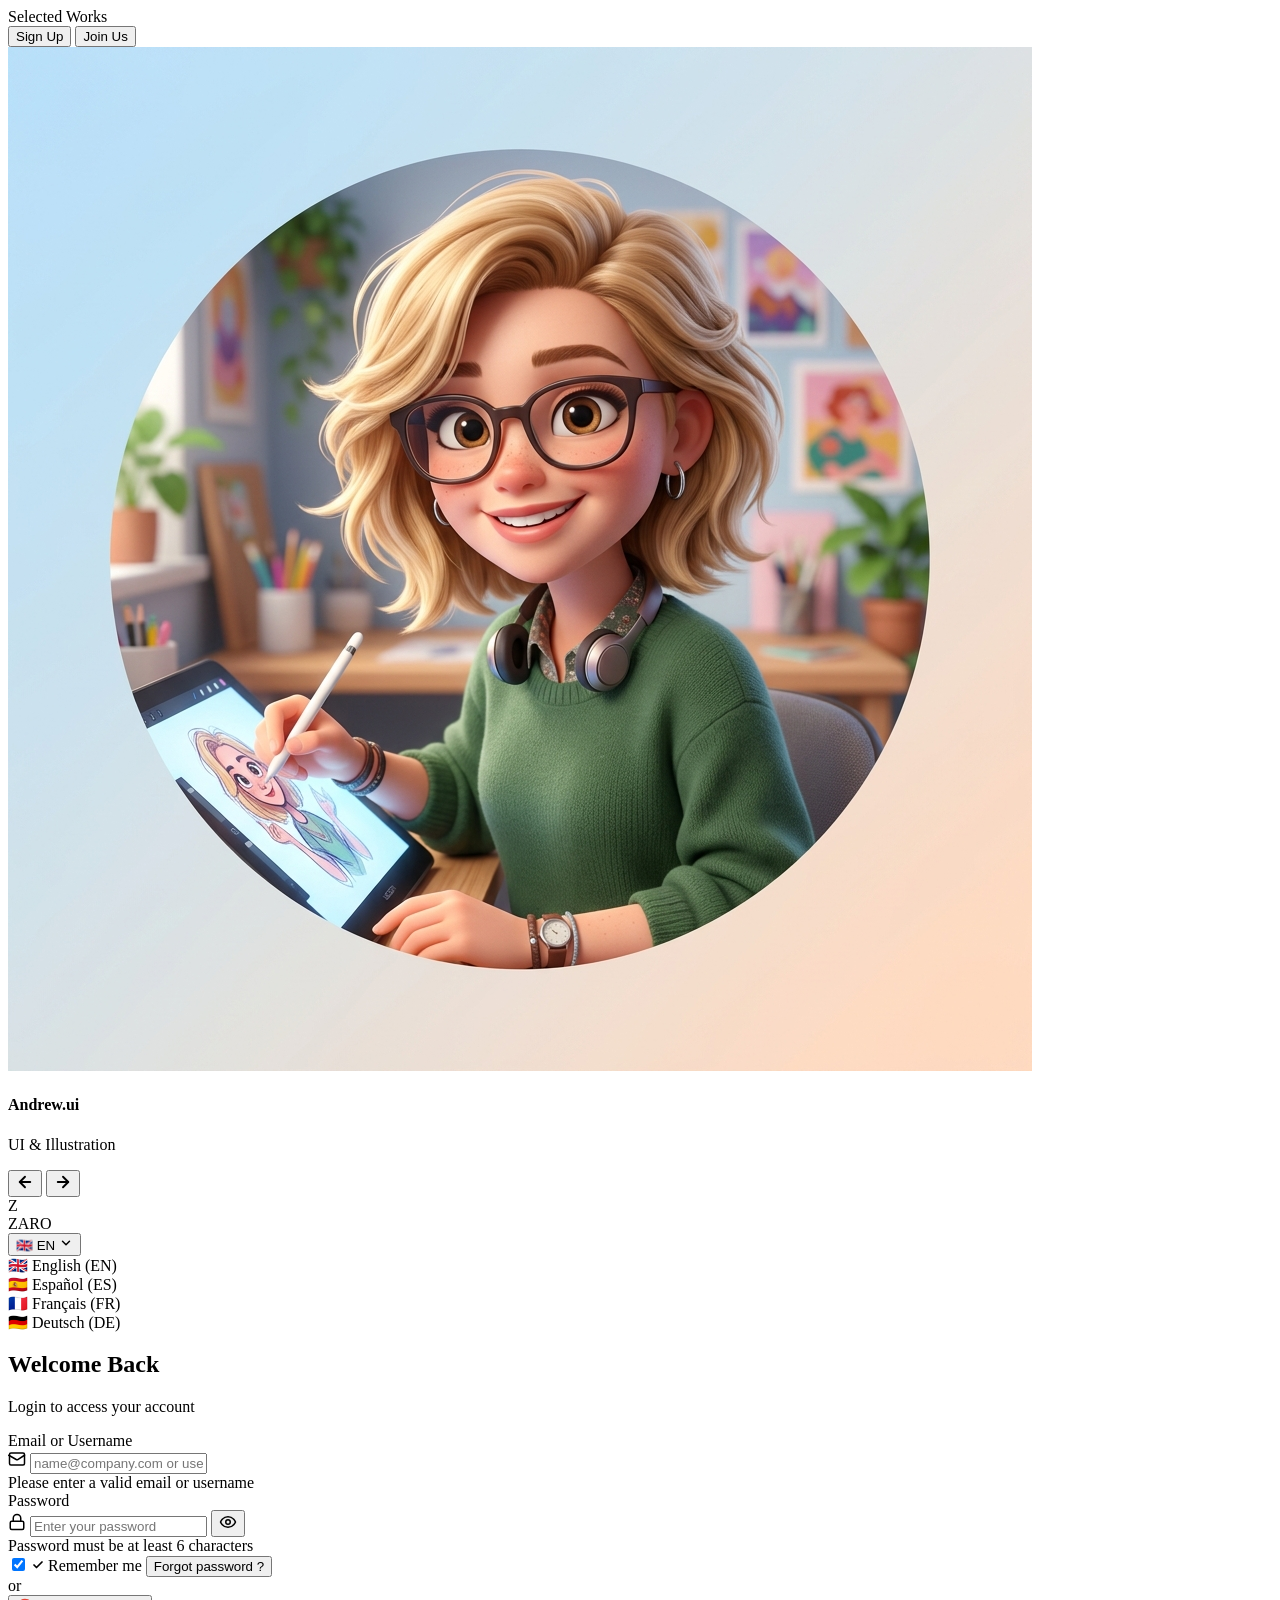
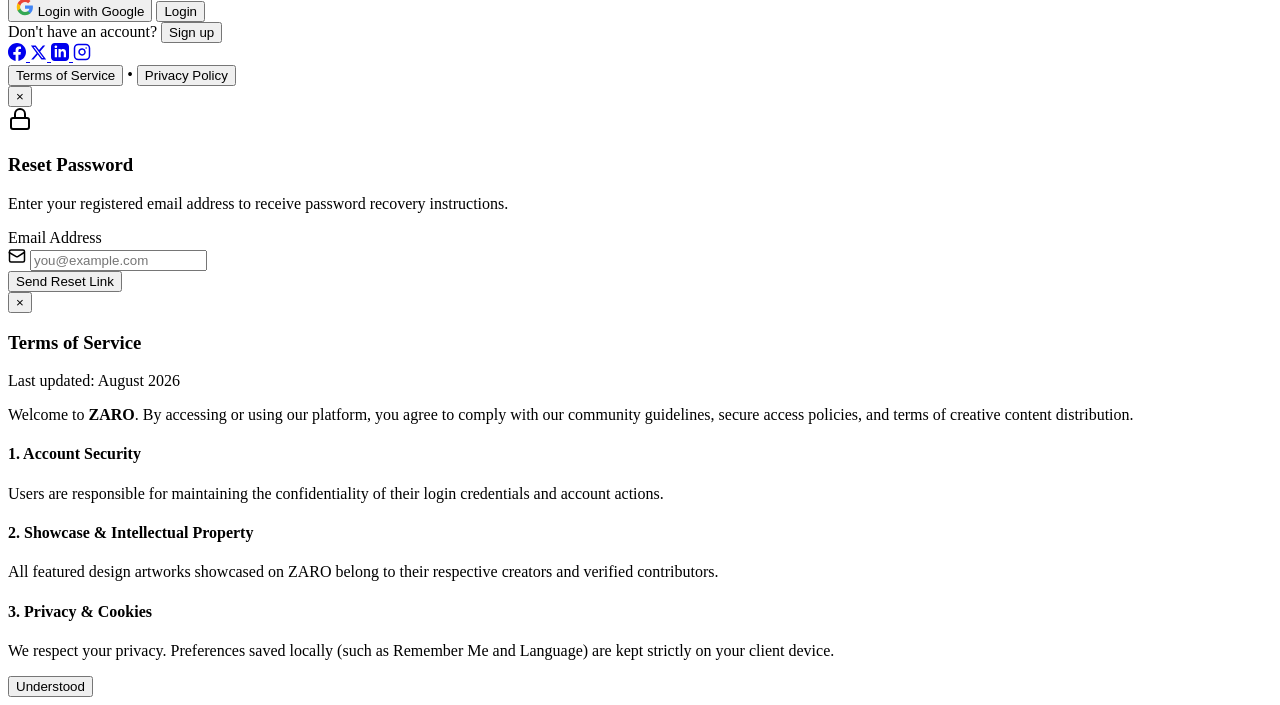
==== index.html @ fd0133ce "feat: create login page layout with artwork showcase and auth form sections" ====
<!DOCTYPE html>
<html lang="en">
<head>
  <meta charset="UTF-8">
  <meta name="viewport" content="width=device-width, initial-scale=1.0">
  <title>ZARO - Login & Access Your Account</title>
  <meta name="description" content="Login to ZARO to explore curated creative showcases, connect with top designers, and manage your account.">
  <link rel="preconnect" href="https://fonts.googleapis.com">
  <link rel="preconnect" href="https://fonts.gstatic.com" crossorigin>
  <link href="https://fonts.googleapis.com/css2?family=Plus+Jakarta+Sans:wght@300;400;500;600;700;800&family=Outfit:wght@400;500;600;700;800&display=swap" rel="stylesheet">
  <link rel="stylesheet" href="style.css">
</head>
<body>
  <!-- Ambient Backdrop with deep cosmic canvas effect -->
  <div class="ambient-backdrop">
    <div class="glow-orb glow-1"></div>
    <div class="glow-orb glow-2"></div>
    <div class="star-field" id="starField"></div>
  </div>

  <main class="page-container">
    <!-- Master Showcase & Auth Card -->
    <div class="auth-card" id="authCard">
      
      <!-- LEFT PANEL: Artwork Showcase (Inspired by reference UI) -->
      <section class="showcase-panel" id="showcasePanel" aria-label="Featured Works Showcase">
        <!-- Background Slider Images -->
        <div class="showcase-slides" id="showcaseSlides">
          <div class="slide active" style="background-image: url('assets/artwork-1.jpg');">
            <div class="slide-overlay"></div>
          </div>
          <div class="slide" style="background-image: url('assets/artwork-2.jpg');">
            <div class="slide-overlay"></div>
          </div>
        </div>

        <!-- Top Navigation in Showcase -->
        <header class="showcase-header">
          <div class="showcase-tag">
            <span class="pulse-dot"></span>
            <span class="tag-text">Selected Works</span>
          </div>
          <nav class="showcase-nav">
            <button type="button" class="nav-text-btn" id="showcaseSignUpBtn">Sign Up</button>
            <button type="button" class="btn-pill-outline" id="showcaseJoinBtn">Join Us</button>
          </nav>
        </header>

        <!-- Bottom Showcase Author Details & Slider Controls -->
        <footer class="showcase-footer">
          <div class="author-badge" id="authorBadge">
            <div class="avatar-ring">
              <img src="assets/avatar.jpg" alt="Featured Creator Avatar" class="author-avatar" id="authorAvatar">
            </div>
            <div class="author-info">
              <h4 class="author-name" id="authorName">Andrew.ui</h4>
              <p class="author-role" id="authorRole">UI & Illustration</p>
            </div>
          </div>

          <!-- Carousel Controls (Prev / Next) -->
          <div class="slider-controls">
            <button type="button" class="slider-btn" id="prevSlideBtn" aria-label="Previous artwork">
              <svg width="18" height="18" viewBox="0 0 24 24" fill="none" stroke="currentColor" stroke-width="2.5" stroke-linecap="round" stroke-linejoin="round">
                <line x1="19" y1="12" x2="5" y2="12"></line>
                <polyline points="12 19 5 12 12 5"></polyline>
              </svg>
            </button>
            <button type="button" class="slider-btn" id="nextSlideBtn" aria-label="Next artwork">
              <svg width="18" height="18" viewBox="0 0 24 24" fill="none" stroke="currentColor" stroke-width="2.5" stroke-linecap="round" stroke-linejoin="round">
                <line x1="5" y1="12" x2="19" y2="12"></line>
                <polyline points="12 5 19 12 12 19"></polyline>
              </svg>
            </button>
          </div>
        </footer>
      </section>

      <!-- RIGHT PANEL: Login Form Area -->
      <section class="form-panel" aria-label="Login Form">
        <!-- Top bar: Logo & Language Selector -->
        <header class="form-header">
          <div class="brand-logo" id="brandLogo">
            <div class="brand-symbol">
              <span>Z</span>
            </div>
            <span class="brand-text">ZARO</span>
          </div>

          <!-- Language Selector -->
          <div class="lang-selector-wrapper">
            <button type="button" class="lang-btn" id="langDropdownBtn" aria-expanded="false" aria-haspopup="listbox">
              <span class="lang-flag" id="currentFlag">🇬🇧</span>
              <span class="lang-code" id="currentLangCode">EN</span>
              <svg class="chevron-icon" width="14" height="14" viewBox="0 0 24 24" fill="none" stroke="currentColor" stroke-width="2.5" stroke-linecap="round" stroke-linejoin="round">
                <polyline points="6 9 12 15 18 9"></polyline>
              </svg>
            </button>
            <div class="lang-menu" id="langMenu" role="listbox">
              <div class="lang-item active" data-lang="EN" data-flag="🇬🇧" role="option">
                <span>🇬🇧 English (EN)</span>
              </div>
              <div class="lang-item" data-lang="ES" data-flag="🇪🇸" role="option">
                <span>🇪🇸 Español (ES)</span>
              </div>
              <div class="lang-item" data-lang="FR" data-flag="🇫🇷" role="option">
                <span>🇫🇷 Français (FR)</span>
              </div>
              <div class="lang-item" data-lang="DE" data-flag="🇩🇪" role="option">
                <span>🇩🇪 Deutsch (DE)</span>
              </div>
            </div>
          </div>
        </header>

        <!-- Main Form Content -->
        <div class="form-body">
          <div class="heading-group">
            <h1 class="main-title" id="welcomeTitle">Welcome Back</h1>
            <p class="sub-title" id="welcomeSubtitle">Login to access your account</p>
          </div>

          <!-- Auth Form -->
          <form class="auth-form" id="loginForm" novalidate>
            
            <!-- Email / Username Input Group -->
            <div class="input-group" id="emailGroup">
              <label for="emailInput" class="input-label">Email or Username</label>
              <div class="input-wrapper">
                <span class="field-icon">
                  <svg width="18" height="18" viewBox="0 0 24 24" fill="none" stroke="currentColor" stroke-width="2" stroke-linecap="round" stroke-linejoin="round">
                    <rect x="2" y="4" width="20" height="16" rx="2"></rect>
                    <path d="m22 7-8.97 5.7a1.94 1.94 0 0 1-2.06 0L1 7"></path>
                  </svg>
                </span>
                <input 
                  type="text" 
                  id="emailInput" 
                  name="email" 
                  class="text-input" 
                  placeholder="name@company.com or username" 
                  autocomplete="username" 
                  required
                >
              </div>
              <div class="field-error-msg" id="emailError">Please enter a valid email or username</div>
            </div>

            <!-- Password Input Group -->
            <div class="input-group" id="passwordGroup">
              <label for="passwordInput" class="input-label">Password</label>
              <div class="input-wrapper">
                <span class="field-icon">
                  <svg width="18" height="18" viewBox="0 0 24 24" fill="none" stroke="currentColor" stroke-width="2" stroke-linecap="round" stroke-linejoin="round">
                    <rect x="3" y="11" width="18" height="11" rx="2" ry="2"></rect>
                    <path d="M7 11V7a5 5 0 0 1 10 0v4"></path>
                  </svg>
                </span>
                <input 
                  type="password" 
                  id="passwordInput" 
                  name="password" 
                  class="text-input" 
                  placeholder="Enter your password" 
                  autocomplete="current-password" 
                  required
                >
                <!-- Show / Hide Password Button -->
                <button type="button" class="toggle-password-btn" id="togglePasswordBtn" aria-label="Toggle password visibility" title="Show/Hide password">
                  <!-- Eye Icon (hidden by default) -->
                  <svg class="eye-open" width="18" height="18" viewBox="0 0 24 24" fill="none" stroke="currentColor" stroke-width="2" stroke-linecap="round" stroke-linejoin="round">
                    <path d="M2 12s3-7 10-7 10 7 10 7-3 7-10 7-10-7-10-7Z"></path>
                    <circle cx="12" cy="12" r="3"></circle>
                  </svg>
                  <!-- Eye Off Icon -->
                  <svg class="eye-closed" width="18" height="18" viewBox="0 0 24 24" fill="none" stroke="currentColor" stroke-width="2" stroke-linecap="round" stroke-linejoin="round" style="display: none;">
                    <path d="M9.88 9.88a3 3 0 1 0 4.24 4.24"></path>
                    <path d="M10.73 5.08A10.43 10.43 0 0 1 12 5c7 0 10 7 10 7a13.16 13.16 0 0 1-1.67 2.68"></path>
                    <path d="M6.61 6.61A13.526 13.526 0 0 0 2 12s3 7 10 7a9.74 9.74 0 0 0 5.39-1.61"></path>
                    <line x1="2" y1="2" x2="22" y2="22"></line>
                  </svg>
                </button>
              </div>
              <div class="field-error-msg" id="passwordError">Password must be at least 6 characters</div>
            </div>

            <!-- Options Row: Remember Me & Forgot Password -->
            <div class="form-options-row">
              <label class="custom-checkbox" for="rememberMeCheckbox">
                <input type="checkbox" id="rememberMeCheckbox" name="rememberMe" checked>
                <span class="checkmark">
                  <svg width="12" height="12" viewBox="0 0 24 24" fill="none" stroke="currentColor" stroke-width="3.5" stroke-linecap="round" stroke-linejoin="round">
                    <polyline points="20 6 9 17 4 12"></polyline>
                  </svg>
                </span>
                <span class="checkbox-label">Remember me</span>
              </label>

              <button type="button" class="forgot-password-link" id="forgotPasswordBtn">
                Forgot password ?
              </button>
            </div>

            <!-- Divider with OR -->
            <div class="or-divider">
              <span class="line"></span>
              <span class="or-text">or</span>
              <span class="line"></span>
            </div>

            <!-- Social Login: Google -->
            <button type="button" class="social-login-btn google-btn" id="googleLoginBtn">
              <svg class="social-icon" width="18" height="18" viewBox="0 0 24 24">
                <path fill="#4285F4" d="M22.56 12.25c0-.78-.07-1.53-.2-2.25H12v4.26h5.92c-.26 1.37-1.04 2.53-2.21 3.31v2.77h3.57c2.08-1.92 3.28-4.74 3.28-8.09z"/>
                <path fill="#34A853" d="M12 23c2.97 0 5.46-.98 7.28-2.66l-3.57-2.77c-.98.66-2.23 1.06-3.71 1.06-2.86 0-5.29-1.93-6.16-4.53H2.18v2.84C3.99 20.53 7.7 23 12 23z"/>
                <path fill="#FBBC05" d="M5.84 14.09c-.22-.66-.35-1.36-.35-2.09s.13-1.43.35-2.09V7.06H2.18C1.43 8.55 1 10.22 1 12s.43 3.45 1.18 4.94l2.85-2.22.81-.63z"/>
                <path fill="#EA4335" d="M12 5.38c1.62 0 3.06.56 4.21 1.64l3.15-3.15C17.45 2.09 14.97 1 12 1 7.7 1 3.99 3.47 2.18 7.06l3.66 2.84c.87-2.6 3.3-4.52 6.16-4.52z"/>
              </svg>
              <span>Login with Google</span>
            </button>

            <!-- Primary Login Submit Button -->
            <button type="submit" class="submit-login-btn" id="submitLoginBtn">
              <span class="btn-text">Login</span>
              <div class="btn-loader" id="btnLoader">
                <span class="spinner"></span>
              </div>
            </button>

            <!-- Create Account / Sign Up Link -->
            <div class="signup-prompt">
              <span>Don't have an account?</span>
              <button type="button" class="signup-link" id="signUpToggleBtn">Sign up</button>
            </div>
          </form>
        </div>

        <!-- Form Footer: Social Icons & Terms/Privacy -->
        <footer class="form-footer">
          <div class="social-links" aria-label="Social media channels">
            <a href="#facebook" class="social-icon-link" aria-label="Facebook" title="Facebook">
              <svg width="18" height="18" viewBox="0 0 24 24" fill="currentColor">
                <path d="M24 12.073c0-6.627-5.373-12-12-12s-12 5.373-12 12c0 5.99 4.388 10.954 10.125 11.854v-8.385H7.078v-3.47h3.047V9.43c0-3.007 1.792-4.669 4.533-4.669 1.312 0 2.686.235 2.686.235v2.953H15.83c-1.491 0-1.956.925-1.956 1.874v2.25h3.328l-.532 3.47h-2.796v8.385C19.612 23.027 24 18.062 24 12.073z"/>
              </svg>
            </a>
            <a href="#twitter" class="social-icon-link" aria-label="Twitter / X" title="Twitter / X">
              <svg width="17" height="17" viewBox="0 0 24 24" fill="currentColor">
                <path d="M18.244 2.25h3.308l-7.227 8.26 8.502 11.24H16.17l-5.214-6.817L4.99 21.75H1.68l7.73-8.835L1.254 2.25H8.08l4.713 6.231zm-1.161 17.52h1.833L7.084 4.126H5.117z"/>
              </svg>
            </a>
            <a href="#linkedin" class="social-icon-link" aria-label="LinkedIn" title="LinkedIn">
              <svg width="18" height="18" viewBox="0 0 24 24" fill="currentColor">
                <path d="M19 0h-14c-2.761 0-5 2.239-5 5v14c0 2.761 2.239 5 5 5h14c2.762 0 5-2.239 5-5v-14c0-2.761-2.238-5-5-5zm-11 19h-3v-11h3v11zm-1.5-12.268c-.966 0-1.75-.79-1.75-1.764s.784-1.764 1.75-1.764 1.75.79 1.75 1.764-.783 1.764-1.75 1.764zm13.5 12.268h-3v-5.604c0-3.368-4-3.113-4 0v5.604h-3v-11h3v1.765c1.396-2.586 7-2.777 7 2.476v6.759z"/>
              </svg>
            </a>
            <a href="#instagram" class="social-icon-link" aria-label="Instagram" title="Instagram">
              <svg width="18" height="18" viewBox="0 0 24 24" fill="none" stroke="currentColor" stroke-width="2" stroke-linecap="round" stroke-linejoin="round">
                <rect x="2" y="2" width="20" height="20" rx="5" ry="5"></rect>
                <path d="M16 11.37A4 4 0 1 1 12.63 8 4 4 0 0 1 16 11.37z"></path>
                <line x1="17.5" y1="6.5" x2="17.51" y2="6.5"></line>
              </svg>
            </a>
          </div>

          <div class="legal-links">
            <button type="button" class="legal-link-btn" id="termsLink">Terms of Service</button>
            <span class="dot-separator">•</span>
            <button type="button" class="legal-link-btn" id="privacyLink">Privacy Policy</button>
          </div>
        </footer>
      </section>

    </div>
  </main>

  <!-- Interactive Modal: Forgot Password -->
  <div class="modal-backdrop" id="forgotModalBackdrop">
    <div class="modal-card">
      <button type="button" class="modal-close-btn" id="closeForgotModal" aria-label="Close modal">&times;</button>
      <div class="modal-header">
        <div class="modal-icon-badge">
          <svg width="24" height="24" viewBox="0 0 24 24" fill="none" stroke="currentColor" stroke-width="2">
            <rect x="3" y="11" width="18" height="11" rx="2" ry="2"></rect>
            <path d="M7 11V7a5 5 0 0 1 10 0v4"></path>
          </svg>
        </div>
        <h3>Reset Password</h3>
        <p>Enter your registered email address to receive password recovery instructions.</p>
      </div>
      <form id="forgotPasswordForm">
        <div class="input-group">
          <label for="resetEmailInput" class="input-label">Email Address</label>
          <div class="input-wrapper">
            <span class="field-icon">
              <svg width="18" height="18" viewBox="0 0 24 24" fill="none" stroke="currentColor" stroke-width="2">
                <rect x="2" y="4" width="20" height="16" rx="2"></rect>
                <path d="m22 7-8.97 5.7a1.94 1.94 0 0 1-2.06 0L1 7"></path>
              </svg>
            </span>
            <input type="email" id="resetEmailInput" class="text-input" placeholder="you@example.com" required>
          </div>
        </div>
        <button type="submit" class="submit-login-btn modal-submit">Send Reset Link</button>
      </form>
    </div>
  </div>

  <!-- Interactive Modal: Terms / Privacy -->
  <div class="modal-backdrop" id="legalModalBackdrop">
    <div class="modal-card legal-modal">
      <button type="button" class="modal-close-btn" id="closeLegalModal" aria-label="Close modal">&times;</button>
      <div class="modal-header">
        <h3 id="legalModalTitle">Terms of Service</h3>
        <p id="legalModalDate">Last updated: August 2026</p>
      </div>
      <div class="legal-body" id="legalModalContent">
        <p>Welcome to <strong>ZARO</strong>. By accessing or using our platform, you agree to comply with our community guidelines, secure access policies, and terms of creative content distribution.</p>
        <h4>1. Account Security</h4>
        <p>Users are responsible for maintaining the confidentiality of their login credentials and account actions.</p>
        <h4>2. Showcase & Intellectual Property</h4>
        <p>All featured design artworks showcased on ZARO belong to their respective creators and verified contributors.</p>
        <h4>3. Privacy & Cookies</h4>
        <p>We respect your privacy. Preferences saved locally (such as Remember Me and Language) are kept strictly on your client device.</p>
      </div>
      <button type="button" class="btn-pill-outline modal-confirm-btn" id="legalAcknowledgeBtn">Understood</button>
    </div>
  </div>

  <!-- Toast Notification System -->
  <div class="toast-container" id="toastContainer" aria-live="polite"></div>

  <script src="script.js"></script>
</body>
</html>
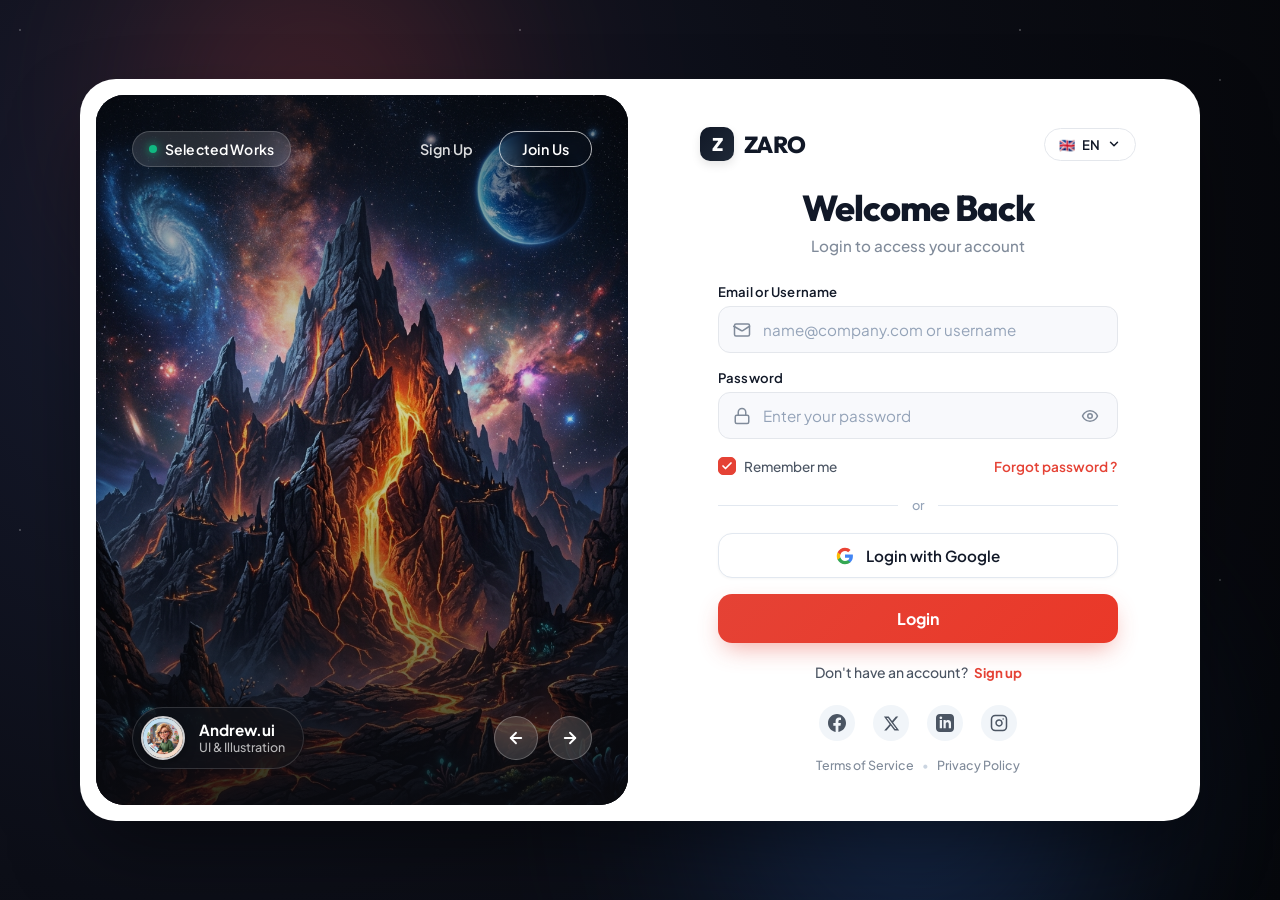
==== commit 09d57ecd: "new commend" ====
--- a/index.html
+++ b/index.html
@@ -1,15 +1,20 @@
 <!DOCTYPE html>
 <html lang="en">
+
 <head>
   <meta charset="UTF-8">
   <meta name="viewport" content="width=device-width, initial-scale=1.0">
   <title>ZARO - Login & Access Your Account</title>
-  <meta name="description" content="Login to ZARO to explore curated creative showcases, connect with top designers, and manage your account.">
+  <meta name="description"
+    content="Login to ZARO to explore curated creative showcases, connect with top designers, and manage your account.">
   <link rel="preconnect" href="https://fonts.googleapis.com">
   <link rel="preconnect" href="https://fonts.gstatic.com" crossorigin>
-  <link href="https://fonts.googleapis.com/css2?family=Plus+Jakarta+Sans:wght@300;400;500;600;700;800&family=Outfit:wght@400;500;600;700;800&display=swap" rel="stylesheet">
+  <link
+    href="https://fonts.googleapis.com/css2?family=Plus+Jakarta+Sans:wght@300;400;500;600;700;800&family=Outfit:wght@400;500;600;700;800&display=swap"
+    rel="stylesheet">
   <link rel="stylesheet" href="style.css">
 </head>
+
 <body>
   <!-- Ambient Backdrop with deep cosmic canvas effect -->
   <div class="ambient-backdrop">
@@ -21,7 +26,7 @@
   <main class="page-container">
     <!-- Master Showcase & Auth Card -->
     <div class="auth-card" id="authCard">
-      
+
       <!-- LEFT PANEL: Artwork Showcase (Inspired by reference UI) -->
       <section class="showcase-panel" id="showcasePanel" aria-label="Featured Works Showcase">
         <!-- Background Slider Images -->
@@ -61,13 +66,15 @@
           <!-- Carousel Controls (Prev / Next) -->
           <div class="slider-controls">
             <button type="button" class="slider-btn" id="prevSlideBtn" aria-label="Previous artwork">
-              <svg width="18" height="18" viewBox="0 0 24 24" fill="none" stroke="currentColor" stroke-width="2.5" stroke-linecap="round" stroke-linejoin="round">
+              <svg width="18" height="18" viewBox="0 0 24 24" fill="none" stroke="currentColor" stroke-width="2.5"
+                stroke-linecap="round" stroke-linejoin="round">
                 <line x1="19" y1="12" x2="5" y2="12"></line>
                 <polyline points="12 19 5 12 12 5"></polyline>
               </svg>
             </button>
             <button type="button" class="slider-btn" id="nextSlideBtn" aria-label="Next artwork">
-              <svg width="18" height="18" viewBox="0 0 24 24" fill="none" stroke="currentColor" stroke-width="2.5" stroke-linecap="round" stroke-linejoin="round">
+              <svg width="18" height="18" viewBox="0 0 24 24" fill="none" stroke="currentColor" stroke-width="2.5"
+                stroke-linecap="round" stroke-linejoin="round">
                 <line x1="5" y1="12" x2="19" y2="12"></line>
                 <polyline points="12 5 19 12 12 19"></polyline>
               </svg>
@@ -92,7 +99,8 @@
             <button type="button" class="lang-btn" id="langDropdownBtn" aria-expanded="false" aria-haspopup="listbox">
               <span class="lang-flag" id="currentFlag">🇬🇧</span>
               <span class="lang-code" id="currentLangCode">EN</span>
-              <svg class="chevron-icon" width="14" height="14" viewBox="0 0 24 24" fill="none" stroke="currentColor" stroke-width="2.5" stroke-linecap="round" stroke-linejoin="round">
+              <svg class="chevron-icon" width="14" height="14" viewBox="0 0 24 24" fill="none" stroke="currentColor"
+                stroke-width="2.5" stroke-linecap="round" stroke-linejoin="round">
                 <polyline points="6 9 12 15 18 9"></polyline>
               </svg>
             </button>
@@ -122,26 +130,20 @@
 
           <!-- Auth Form -->
           <form class="auth-form" id="loginForm" novalidate>
-            
+
             <!-- Email / Username Input Group -->
             <div class="input-group" id="emailGroup">
               <label for="emailInput" class="input-label">Email or Username</label>
               <div class="input-wrapper">
                 <span class="field-icon">
-                  <svg width="18" height="18" viewBox="0 0 24 24" fill="none" stroke="currentColor" stroke-width="2" stroke-linecap="round" stroke-linejoin="round">
+                  <svg width="18" height="18" viewBox="0 0 24 24" fill="none" stroke="currentColor" stroke-width="2"
+                    stroke-linecap="round" stroke-linejoin="round">
                     <rect x="2" y="4" width="20" height="16" rx="2"></rect>
                     <path d="m22 7-8.97 5.7a1.94 1.94 0 0 1-2.06 0L1 7"></path>
                   </svg>
                 </span>
-                <input 
-                  type="text" 
-                  id="emailInput" 
-                  name="email" 
-                  class="text-input" 
-                  placeholder="name@company.com or username" 
-                  autocomplete="username" 
-                  required
-                >
+                <input type="text" id="emailInput" name="email" class="text-input"
+                  placeholder="name@company.com or username" autocomplete="username" required>
               </div>
               <div class="field-error-msg" id="emailError">Please enter a valid email or username</div>
             </div>
@@ -151,29 +153,26 @@
               <label for="passwordInput" class="input-label">Password</label>
               <div class="input-wrapper">
                 <span class="field-icon">
-                  <svg width="18" height="18" viewBox="0 0 24 24" fill="none" stroke="currentColor" stroke-width="2" stroke-linecap="round" stroke-linejoin="round">
+                  <svg width="18" height="18" viewBox="0 0 24 24" fill="none" stroke="currentColor" stroke-width="2"
+                    stroke-linecap="round" stroke-linejoin="round">
                     <rect x="3" y="11" width="18" height="11" rx="2" ry="2"></rect>
                     <path d="M7 11V7a5 5 0 0 1 10 0v4"></path>
                   </svg>
                 </span>
-                <input 
-                  type="password" 
-                  id="passwordInput" 
-                  name="password" 
-                  class="text-input" 
-                  placeholder="Enter your password" 
-                  autocomplete="current-password" 
-                  required
-                >
+                <input type="password" id="passwordInput" name="password" class="text-input"
+                  placeholder="Enter your password" autocomplete="current-password" required>
                 <!-- Show / Hide Password Button -->
-                <button type="button" class="toggle-password-btn" id="togglePasswordBtn" aria-label="Toggle password visibility" title="Show/Hide password">
+                <button type="button" class="toggle-password-btn" id="togglePasswordBtn"
+                  aria-label="Toggle password visibility" title="Show/Hide password">
                   <!-- Eye Icon (hidden by default) -->
-                  <svg class="eye-open" width="18" height="18" viewBox="0 0 24 24" fill="none" stroke="currentColor" stroke-width="2" stroke-linecap="round" stroke-linejoin="round">
+                  <svg class="eye-open" width="18" height="18" viewBox="0 0 24 24" fill="none" stroke="currentColor"
+                    stroke-width="2" stroke-linecap="round" stroke-linejoin="round">
                     <path d="M2 12s3-7 10-7 10 7 10 7-3 7-10 7-10-7-10-7Z"></path>
                     <circle cx="12" cy="12" r="3"></circle>
                   </svg>
                   <!-- Eye Off Icon -->
-                  <svg class="eye-closed" width="18" height="18" viewBox="0 0 24 24" fill="none" stroke="currentColor" stroke-width="2" stroke-linecap="round" stroke-linejoin="round" style="display: none;">
+                  <svg class="eye-closed" width="18" height="18" viewBox="0 0 24 24" fill="none" stroke="currentColor"
+                    stroke-width="2" stroke-linecap="round" stroke-linejoin="round" style="display: none;">
                     <path d="M9.88 9.88a3 3 0 1 0 4.24 4.24"></path>
                     <path d="M10.73 5.08A10.43 10.43 0 0 1 12 5c7 0 10 7 10 7a13.16 13.16 0 0 1-1.67 2.68"></path>
                     <path d="M6.61 6.61A13.526 13.526 0 0 0 2 12s3 7 10 7a9.74 9.74 0 0 0 5.39-1.61"></path>
@@ -189,7 +188,8 @@
               <label class="custom-checkbox" for="rememberMeCheckbox">
                 <input type="checkbox" id="rememberMeCheckbox" name="rememberMe" checked>
                 <span class="checkmark">
-                  <svg width="12" height="12" viewBox="0 0 24 24" fill="none" stroke="currentColor" stroke-width="3.5" stroke-linecap="round" stroke-linejoin="round">
+                  <svg width="12" height="12" viewBox="0 0 24 24" fill="none" stroke="currentColor" stroke-width="3.5"
+                    stroke-linecap="round" stroke-linejoin="round">
                     <polyline points="20 6 9 17 4 12"></polyline>
                   </svg>
                 </span>
@@ -211,10 +211,14 @@
             <!-- Social Login: Google -->
             <button type="button" class="social-login-btn google-btn" id="googleLoginBtn">
               <svg class="social-icon" width="18" height="18" viewBox="0 0 24 24">
-                <path fill="#4285F4" d="M22.56 12.25c0-.78-.07-1.53-.2-2.25H12v4.26h5.92c-.26 1.37-1.04 2.53-2.21 3.31v2.77h3.57c2.08-1.92 3.28-4.74 3.28-8.09z"/>
-                <path fill="#34A853" d="M12 23c2.97 0 5.46-.98 7.28-2.66l-3.57-2.77c-.98.66-2.23 1.06-3.71 1.06-2.86 0-5.29-1.93-6.16-4.53H2.18v2.84C3.99 20.53 7.7 23 12 23z"/>
-                <path fill="#FBBC05" d="M5.84 14.09c-.22-.66-.35-1.36-.35-2.09s.13-1.43.35-2.09V7.06H2.18C1.43 8.55 1 10.22 1 12s.43 3.45 1.18 4.94l2.85-2.22.81-.63z"/>
-                <path fill="#EA4335" d="M12 5.38c1.62 0 3.06.56 4.21 1.64l3.15-3.15C17.45 2.09 14.97 1 12 1 7.7 1 3.99 3.47 2.18 7.06l3.66 2.84c.87-2.6 3.3-4.52 6.16-4.52z"/>
+                <path fill="#4285F4"
+                  d="M22.56 12.25c0-.78-.07-1.53-.2-2.25H12v4.26h5.92c-.26 1.37-1.04 2.53-2.21 3.31v2.77h3.57c2.08-1.92 3.28-4.74 3.28-8.09z" />
+                <path fill="#34A853"
+                  d="M12 23c2.97 0 5.46-.98 7.28-2.66l-3.57-2.77c-.98.66-2.23 1.06-3.71 1.06-2.86 0-5.29-1.93-6.16-4.53H2.18v2.84C3.99 20.53 7.7 23 12 23z" />
+                <path fill="#FBBC05"
+                  d="M5.84 14.09c-.22-.66-.35-1.36-.35-2.09s.13-1.43.35-2.09V7.06H2.18C1.43 8.55 1 10.22 1 12s.43 3.45 1.18 4.94l2.85-2.22.81-.63z" />
+                <path fill="#EA4335"
+                  d="M12 5.38c1.62 0 3.06.56 4.21 1.64l3.15-3.15C17.45 2.09 14.97 1 12 1 7.7 1 3.99 3.47 2.18 7.06l3.66 2.84c.87-2.6 3.3-4.52 6.16-4.52z" />
               </svg>
               <span>Login with Google</span>
             </button>
@@ -240,21 +244,25 @@
           <div class="social-links" aria-label="Social media channels">
             <a href="#facebook" class="social-icon-link" aria-label="Facebook" title="Facebook">
               <svg width="18" height="18" viewBox="0 0 24 24" fill="currentColor">
-                <path d="M24 12.073c0-6.627-5.373-12-12-12s-12 5.373-12 12c0 5.99 4.388 10.954 10.125 11.854v-8.385H7.078v-3.47h3.047V9.43c0-3.007 1.792-4.669 4.533-4.669 1.312 0 2.686.235 2.686.235v2.953H15.83c-1.491 0-1.956.925-1.956 1.874v2.25h3.328l-.532 3.47h-2.796v8.385C19.612 23.027 24 18.062 24 12.073z"/>
+                <path
+                  d="M24 12.073c0-6.627-5.373-12-12-12s-12 5.373-12 12c0 5.99 4.388 10.954 10.125 11.854v-8.385H7.078v-3.47h3.047V9.43c0-3.007 1.792-4.669 4.533-4.669 1.312 0 2.686.235 2.686.235v2.953H15.83c-1.491 0-1.956.925-1.956 1.874v2.25h3.328l-.532 3.47h-2.796v8.385C19.612 23.027 24 18.062 24 12.073z" />
               </svg>
             </a>
             <a href="#twitter" class="social-icon-link" aria-label="Twitter / X" title="Twitter / X">
               <svg width="17" height="17" viewBox="0 0 24 24" fill="currentColor">
-                <path d="M18.244 2.25h3.308l-7.227 8.26 8.502 11.24H16.17l-5.214-6.817L4.99 21.75H1.68l7.73-8.835L1.254 2.25H8.08l4.713 6.231zm-1.161 17.52h1.833L7.084 4.126H5.117z"/>
+                <path
+                  d="M18.244 2.25h3.308l-7.227 8.26 8.502 11.24H16.17l-5.214-6.817L4.99 21.75H1.68l7.73-8.835L1.254 2.25H8.08l4.713 6.231zm-1.161 17.52h1.833L7.084 4.126H5.117z" />
               </svg>
             </a>
             <a href="#linkedin" class="social-icon-link" aria-label="LinkedIn" title="LinkedIn">
               <svg width="18" height="18" viewBox="0 0 24 24" fill="currentColor">
-                <path d="M19 0h-14c-2.761 0-5 2.239-5 5v14c0 2.761 2.239 5 5 5h14c2.762 0 5-2.239 5-5v-14c0-2.761-2.238-5-5-5zm-11 19h-3v-11h3v11zm-1.5-12.268c-.966 0-1.75-.79-1.75-1.764s.784-1.764 1.75-1.764 1.75.79 1.75 1.764-.783 1.764-1.75 1.764zm13.5 12.268h-3v-5.604c0-3.368-4-3.113-4 0v5.604h-3v-11h3v1.765c1.396-2.586 7-2.777 7 2.476v6.759z"/>
+                <path
+                  d="M19 0h-14c-2.761 0-5 2.239-5 5v14c0 2.761 2.239 5 5 5h14c2.762 0 5-2.239 5-5v-14c0-2.761-2.238-5-5-5zm-11 19h-3v-11h3v11zm-1.5-12.268c-.966 0-1.75-.79-1.75-1.764s.784-1.764 1.75-1.764 1.75.79 1.75 1.764-.783 1.764-1.75 1.764zm13.5 12.268h-3v-5.604c0-3.368-4-3.113-4 0v5.604h-3v-11h3v1.765c1.396-2.586 7-2.777 7 2.476v6.759z" />
               </svg>
             </a>
             <a href="#instagram" class="social-icon-link" aria-label="Instagram" title="Instagram">
-              <svg width="18" height="18" viewBox="0 0 24 24" fill="none" stroke="currentColor" stroke-width="2" stroke-linecap="round" stroke-linejoin="round">
+              <svg width="18" height="18" viewBox="0 0 24 24" fill="none" stroke="currentColor" stroke-width="2"
+                stroke-linecap="round" stroke-linejoin="round">
                 <rect x="2" y="2" width="20" height="20" rx="5" ry="5"></rect>
                 <path d="M16 11.37A4 4 0 1 1 12.63 8 4 4 0 0 1 16 11.37z"></path>
                 <line x1="17.5" y1="6.5" x2="17.51" y2="6.5"></line>
@@ -314,13 +322,16 @@
         <p id="legalModalDate">Last updated: August 2026</p>
       </div>
       <div class="legal-body" id="legalModalContent">
-        <p>Welcome to <strong>ZARO</strong>. By accessing or using our platform, you agree to comply with our community guidelines, secure access policies, and terms of creative content distribution.</p>
+        <p>Welcome to <strong>ZARO</strong>. By accessing or using our platform, you agree to comply with our community
+          guidelines, secure access policies, and terms of creative content distribution.</p>
         <h4>1. Account Security</h4>
         <p>Users are responsible for maintaining the confidentiality of their login credentials and account actions.</p>
         <h4>2. Showcase & Intellectual Property</h4>
-        <p>All featured design artworks showcased on ZARO belong to their respective creators and verified contributors.</p>
+        <p>All featured design artworks showcased on ZARO belong to their respective creators and verified contributors.
+        </p>
         <h4>3. Privacy & Cookies</h4>
-        <p>We respect your privacy. Preferences saved locally (such as Remember Me and Language) are kept strictly on your client device.</p>
+        <p>We respect your privacy. Preferences saved locally (such as Remember Me and Language) are kept strictly on
+          your client device.</p>
       </div>
       <button type="button" class="btn-pill-outline modal-confirm-btn" id="legalAcknowledgeBtn">Understood</button>
     </div>
@@ -331,4 +342,5 @@
 
   <script src="script.js"></script>
 </body>
-</html>
+
+</html>
--- a/style.css
+++ b/style.css
@@ -0,0 +1,1165 @@
+/* ==========================================================================
+   ZARO DESIGN SYSTEM & THEME VARIABLES
+   ========================================================================== */
+:root {
+  --font-primary: 'Plus Jakarta Sans', -apple-system, BlinkMacSystemFont, 'Segoe UI', Roboto, sans-serif;
+  --font-heading: 'Outfit', 'Plus Jakarta Sans', sans-serif;
+
+  /* Color Palette - Matching Reference Design */
+  --bg-cosmic-dark: #0a0b10;
+  --bg-card: #ffffff;
+  --bg-input: #f8f9fc;
+  --bg-input-focus: #ffffff;
+  --border-input: #e4e7ec;
+  --border-input-focus: #e54235;
+
+  /* Accent & Primary Colors */
+  --primary-coral: #e54235;
+  --primary-coral-hover: #d03529;
+  --primary-coral-active: #b92b20;
+  --primary-coral-glow: rgba(229, 66, 53, 0.28);
+  --primary-coral-light: #fff3f2;
+
+  /* Text Colors */
+  --text-dark: #111827;
+  --text-body: #4b5563;
+  --text-muted: #808b9a;
+  --text-light: #ffffff;
+
+  /* Radii & Shadows */
+  --radius-card: 36px;
+  --radius-inner: 28px;
+  --radius-input: 12px;
+  --radius-btn: 14px;
+  --radius-pill: 9999px;
+
+  --shadow-card: 0 35px 80px -15px rgba(0, 0, 0, 0.5), 0 0 1px rgba(255, 255, 255, 0.1);
+  --shadow-btn: 0 10px 24px -6px rgba(229, 66, 53, 0.45);
+  --shadow-btn-hover: 0 14px 28px -4px rgba(229, 66, 53, 0.55);
+  --shadow-dropdown: 0 16px 36px -8px rgba(0, 0, 0, 0.15);
+
+  --transition-fast: 0.18s cubic-bezier(0.16, 1, 0.3, 1);
+  --transition-smooth: 0.35s cubic-bezier(0.16, 1, 0.3, 1);
+}
+
+/* ==========================================================================
+   RESET & BASE STYLES
+   ========================================================================== */
+*, *::before, *::after {
+  box-sizing: border-box;
+  margin: 0;
+  padding: 0;
+}
+
+html, body {
+  min-height: 100vh;
+  font-family: var(--font-primary);
+  background-color: var(--bg-cosmic-dark);
+  color: var(--text-body);
+  overflow-x: hidden;
+  -webkit-font-smoothing: antialiased;
+}
+
+button {
+  font-family: inherit;
+  cursor: pointer;
+  border: none;
+  background: none;
+  outline: none;
+}
+
+input {
+  font-family: inherit;
+  outline: none;
+}
+
+a {
+  text-decoration: none;
+  color: inherit;
+}
+
+/* ==========================================================================
+   AMBIENT BACKGROUND (Deep Space & Planetary glow)
+   ========================================================================== */
+.ambient-backdrop {
+  position: fixed;
+  inset: 0;
+  z-index: 0;
+  pointer-events: none;
+  background: radial-gradient(circle at 15% 30%, #171b2e 0%, #0c0e17 50%, #050609 100%);
+  overflow: hidden;
+}
+
+.glow-orb {
+  position: absolute;
+  border-radius: 50%;
+  filter: blur(100px);
+  opacity: 0.35;
+  animation: pulseGlow 12s ease-in-out infinite alternate;
+}
+
+.glow-1 {
+  width: 500px;
+  height: 500px;
+  background: radial-gradient(circle, #e54235 0%, rgba(229, 66, 53, 0) 70%);
+  top: -150px;
+  left: 5%;
+}
+
+.glow-2 {
+  width: 600px;
+  height: 600px;
+  background: radial-gradient(circle, #3b82f6 0%, rgba(59, 130, 246, 0) 70%);
+  bottom: -200px;
+  right: 5%;
+}
+
+@keyframes pulseGlow {
+  0% { transform: scale(1) translateY(0); opacity: 0.25; }
+  100% { transform: scale(1.15) translateY(-30px); opacity: 0.45; }
+}
+
+.star-field {
+  position: absolute;
+  inset: 0;
+  background-image: 
+    radial-gradient(1.5px 1.5px at 20px 30px, #ffffff, rgba(0,0,0,0)),
+    radial-gradient(1px 1px at 100px 150px, #ffffff, rgba(0,0,0,0)),
+    radial-gradient(1.5px 1.5px at 220px 80px, rgba(255,255,255,0.8), rgba(0,0,0,0)),
+    radial-gradient(2px 2px at 340px 230px, #ffe4d6, rgba(0,0,0,0)),
+    radial-gradient(1.5px 1.5px at 450px 120px, #a8d5ff, rgba(0,0,0,0));
+  background-repeat: repeat;
+  background-size: 500px 500px;
+  opacity: 0.4;
+}
+
+/* ==========================================================================
+   PAGE CONTAINER & MAIN CARD
+   ========================================================================== */
+.page-container {
+  position: relative;
+  z-index: 1;
+  min-height: 100vh;
+  display: flex;
+  align-items: center;
+  justify-content: center;
+  padding: 32px 20px;
+}
+
+.auth-card {
+  width: 100%;
+  max-width: 1120px;
+  min-height: 720px;
+  background: var(--bg-card);
+  border-radius: var(--radius-card);
+  box-shadow: var(--shadow-card);
+  display: grid;
+  grid-template-columns: 1fr 1fr;
+  padding: 16px;
+  gap: 24px;
+  position: relative;
+  animation: cardFadeIn 0.8s cubic-bezier(0.16, 1, 0.3, 1) forwards;
+}
+
+@keyframes cardFadeIn {
+  from {
+    opacity: 0;
+    transform: translateY(24px) scale(0.98);
+  }
+  to {
+    opacity: 1;
+    transform: translateY(0) scale(1);
+  }
+}
+
+/* ==========================================================================
+   LEFT PANEL - SHOWCASE SLIDER
+   ========================================================================== */
+.showcase-panel {
+  position: relative;
+  border-radius: var(--radius-inner);
+  overflow: hidden;
+  display: flex;
+  flex-direction: column;
+  justify-content: space-between;
+  padding: 36px;
+  min-height: 660px;
+  color: var(--text-light);
+  background-color: #12141c;
+  box-shadow: inset 0 0 0 1px rgba(255, 255, 255, 0.12);
+}
+
+.showcase-slides {
+  position: absolute;
+  inset: 0;
+  z-index: 0;
+}
+
+.showcase-slides .slide {
+  position: absolute;
+  inset: 0;
+  background-size: cover;
+  background-position: center;
+  opacity: 0;
+  transform: scale(1.05);
+  transition: opacity 0.8s ease-in-out, transform 1.2s cubic-bezier(0.16, 1, 0.3, 1);
+}
+
+.showcase-slides .slide.active {
+  opacity: 1;
+  transform: scale(1);
+}
+
+.slide-overlay {
+  position: absolute;
+  inset: 0;
+  background: linear-gradient(
+    180deg,
+    rgba(10, 11, 16, 0.55) 0%,
+    rgba(10, 11, 16, 0.15) 40%,
+    rgba(10, 11, 16, 0.4) 70%,
+    rgba(10, 11, 16, 0.88) 100%
+  );
+}
+
+/* Showcase Header */
+.showcase-header {
+  position: relative;
+  z-index: 2;
+  display: flex;
+  align-items: center;
+  justify-content: space-between;
+}
+
+.showcase-tag {
+  display: inline-flex;
+  align-items: center;
+  gap: 8px;
+  background: rgba(255, 255, 255, 0.12);
+  backdrop-filter: blur(12px);
+  -webkit-backdrop-filter: blur(12px);
+  padding: 8px 16px;
+  border-radius: var(--radius-pill);
+  border: 1px solid rgba(255, 255, 255, 0.18);
+  font-size: 0.875rem;
+  font-weight: 600;
+  letter-spacing: 0.01em;
+}
+
+.pulse-dot {
+  width: 8px;
+  height: 8px;
+  background-color: #10b981;
+  border-radius: 50%;
+  box-shadow: 0 0 10px #10b981;
+  animation: pulseDot 2s infinite;
+}
+
+@keyframes pulseDot {
+  0%, 100% { transform: scale(1); opacity: 1; }
+  50% { transform: scale(1.35); opacity: 0.6; }
+}
+
+.showcase-nav {
+  display: flex;
+  align-items: center;
+  gap: 16px;
+}
+
+.nav-text-btn {
+  color: rgba(255, 255, 255, 0.85);
+  font-size: 0.9rem;
+  font-weight: 600;
+  transition: color var(--transition-fast);
+  padding: 6px 10px;
+}
+
+.nav-text-btn:hover {
+  color: #ffffff;
+  text-decoration: underline;
+  text-underline-offset: 4px;
+}
+
+.btn-pill-outline {
+  color: #ffffff;
+  border: 1.5px solid rgba(255, 255, 255, 0.7);
+  padding: 8px 22px;
+  border-radius: var(--radius-pill);
+  font-size: 0.9rem;
+  font-weight: 600;
+  backdrop-filter: blur(8px);
+  transition: all var(--transition-fast);
+}
+
+.btn-pill-outline:hover {
+  background: rgba(255, 255, 255, 0.2);
+  border-color: #ffffff;
+  transform: translateY(-1px);
+}
+
+/* Showcase Footer / Creator Badge & Navigation */
+.showcase-footer {
+  position: relative;
+  z-index: 2;
+  display: flex;
+  align-items: center;
+  justify-content: space-between;
+  padding-top: 20px;
+}
+
+.author-badge {
+  display: flex;
+  align-items: center;
+  gap: 14px;
+  background: rgba(18, 20, 28, 0.55);
+  backdrop-filter: blur(14px);
+  -webkit-backdrop-filter: blur(14px);
+  padding: 8px 18px 8px 8px;
+  border-radius: var(--radius-pill);
+  border: 1px solid rgba(255, 255, 255, 0.15);
+  transition: transform var(--transition-fast);
+}
+
+.author-badge:hover {
+  transform: translateY(-2px);
+  border-color: rgba(255, 255, 255, 0.3);
+}
+
+.avatar-ring {
+  width: 44px;
+  height: 44px;
+  border-radius: 50%;
+  overflow: hidden;
+  border: 2px solid rgba(255, 255, 255, 0.8);
+  box-shadow: 0 4px 12px rgba(0, 0, 0, 0.3);
+  flex-shrink: 0;
+}
+
+.author-avatar {
+  width: 100%;
+  height: 100%;
+  object-fit: cover;
+  display: block;
+}
+
+.author-name {
+  font-size: 0.95rem;
+  font-weight: 700;
+  color: #ffffff;
+  line-height: 1.2;
+}
+
+.author-role {
+  font-size: 0.78rem;
+  color: rgba(255, 255, 255, 0.7);
+  font-weight: 500;
+}
+
+.slider-controls {
+  display: flex;
+  align-items: center;
+  gap: 10px;
+}
+
+.slider-btn {
+  width: 44px;
+  height: 44px;
+  border-radius: 50%;
+  background: rgba(255, 255, 255, 0.15);
+  backdrop-filter: blur(12px);
+  -webkit-backdrop-filter: blur(12px);
+  border: 1px solid rgba(255, 255, 255, 0.25);
+  color: #ffffff;
+  display: flex;
+  align-items: center;
+  justify-content: center;
+  transition: all var(--transition-fast);
+}
+
+.slider-btn:hover {
+  background: rgba(255, 255, 255, 0.3);
+  border-color: #ffffff;
+  transform: scale(1.08);
+}
+
+.slider-btn:active {
+  transform: scale(0.95);
+}
+
+/* ==========================================================================
+   RIGHT PANEL - AUTH FORM
+   ========================================================================== */
+.form-panel {
+  display: flex;
+  flex-direction: column;
+  justify-content: space-between;
+  padding: 32px 48px;
+  position: relative;
+}
+
+/* Form Top Header */
+.form-header {
+  display: flex;
+  align-items: center;
+  justify-content: space-between;
+  margin-bottom: 24px;
+}
+
+.brand-logo {
+  display: flex;
+  align-items: center;
+  gap: 10px;
+  user-select: none;
+}
+
+.brand-symbol {
+  width: 34px;
+  height: 34px;
+  background: linear-gradient(135deg, #111827, #1f2937);
+  border-radius: 10px;
+  color: #ffffff;
+  display: flex;
+  align-items: center;
+  justify-content: center;
+  font-family: var(--font-heading);
+  font-weight: 800;
+  font-size: 1.15rem;
+  box-shadow: 0 4px 10px rgba(0, 0, 0, 0.1);
+}
+
+.brand-text {
+  font-family: var(--font-heading);
+  font-size: 1.45rem;
+  font-weight: 800;
+  letter-spacing: -0.03em;
+  color: var(--text-dark);
+}
+
+/* Language Dropdown */
+.lang-selector-wrapper {
+  position: relative;
+}
+
+.lang-btn {
+  display: inline-flex;
+  align-items: center;
+  gap: 7px;
+  padding: 7px 14px;
+  border-radius: var(--radius-pill);
+  border: 1px solid var(--border-input);
+  background: #ffffff;
+  font-size: 0.82rem;
+  font-weight: 600;
+  color: var(--text-dark);
+  transition: all var(--transition-fast);
+}
+
+.lang-btn:hover {
+  background: var(--bg-input);
+  border-color: #cbd5e1;
+}
+
+.lang-btn .chevron-icon {
+  transition: transform var(--transition-fast);
+}
+
+.lang-selector-wrapper.active .chevron-icon {
+  transform: rotate(180deg);
+}
+
+.lang-menu {
+  position: absolute;
+  top: calc(100% + 8px);
+  right: 0;
+  background: #ffffff;
+  border-radius: 14px;
+  box-shadow: var(--shadow-dropdown);
+  border: 1px solid #e2e8f0;
+  padding: 6px;
+  min-width: 150px;
+  display: none;
+  flex-direction: column;
+  gap: 2px;
+  z-index: 100;
+  animation: fadeInMenu 0.2s cubic-bezier(0.16, 1, 0.3, 1);
+}
+
+@keyframes fadeInMenu {
+  from { opacity: 0; transform: translateY(-6px); }
+  to { opacity: 1; transform: translateY(0); }
+}
+
+.lang-selector-wrapper.active .lang-menu {
+  display: flex;
+}
+
+.lang-item {
+  padding: 8px 12px;
+  border-radius: 8px;
+  font-size: 0.85rem;
+  font-weight: 500;
+  color: var(--text-dark);
+  cursor: pointer;
+  display: flex;
+  align-items: center;
+  gap: 8px;
+  transition: background var(--transition-fast);
+}
+
+.lang-item:hover {
+  background: #f1f5f9;
+}
+
+.lang-item.active {
+  background: var(--primary-coral-light);
+  color: var(--primary-coral);
+  font-weight: 700;
+}
+
+/* Form Body */
+.form-body {
+  max-width: 400px;
+  width: 100%;
+  margin: 0 auto;
+}
+
+.heading-group {
+  text-align: center;
+  margin-bottom: 28px;
+}
+
+.main-title {
+  font-family: var(--font-heading);
+  font-size: 2.25rem;
+  font-weight: 800;
+  color: var(--text-dark);
+  letter-spacing: -0.03em;
+  margin-bottom: 6px;
+}
+
+.sub-title {
+  font-size: 0.95rem;
+  color: var(--text-muted);
+  font-weight: 500;
+}
+
+/* Form Inputs */
+.auth-form {
+  display: flex;
+  flex-direction: column;
+  gap: 16px;
+}
+
+.input-group {
+  display: flex;
+  flex-direction: column;
+  gap: 6px;
+}
+
+.input-label {
+  font-size: 0.82rem;
+  font-weight: 600;
+  color: var(--text-dark);
+  letter-spacing: 0.01em;
+}
+
+.input-wrapper {
+  position: relative;
+  display: flex;
+  align-items: center;
+  background: var(--bg-input);
+  border: 1.5px solid var(--border-input);
+  border-radius: var(--radius-input);
+  transition: all var(--transition-fast);
+}
+
+.input-wrapper:hover {
+  border-color: #cbd5e1;
+}
+
+.input-wrapper:focus-within {
+  background: var(--bg-input-focus);
+  border-color: var(--border-input-focus);
+  box-shadow: 0 0 0 3.5px var(--primary-coral-glow);
+}
+
+.field-icon {
+  position: absolute;
+  left: 14px;
+  color: var(--text-muted);
+  display: flex;
+  align-items: center;
+  pointer-events: none;
+  transition: color var(--transition-fast);
+}
+
+.input-wrapper:focus-within .field-icon {
+  color: var(--primary-coral);
+}
+
+.text-input {
+  width: 100%;
+  padding: 13px 44px 13px 44px;
+  background: transparent;
+  border: none;
+  font-size: 0.95rem;
+  color: var(--text-dark);
+  font-weight: 500;
+}
+
+.text-input::placeholder {
+  color: #94a3b8;
+  font-weight: 400;
+}
+
+.toggle-password-btn {
+  position: absolute;
+  right: 12px;
+  color: var(--text-muted);
+  padding: 6px;
+  display: flex;
+  align-items: center;
+  justify-content: center;
+  border-radius: 6px;
+  transition: color var(--transition-fast), background var(--transition-fast);
+}
+
+.toggle-password-btn:hover {
+  color: var(--text-dark);
+  background: #e2e8f0;
+}
+
+.field-error-msg {
+  font-size: 0.76rem;
+  color: #dc2626;
+  font-weight: 600;
+  margin-top: 2px;
+  display: none;
+  animation: shake 0.3s ease-in-out;
+}
+
+.input-group.has-error .input-wrapper {
+  border-color: #dc2626;
+  background: #fef2f2;
+}
+
+.input-group.has-error .field-error-msg {
+  display: block;
+}
+
+@keyframes shake {
+  0%, 100% { transform: translateX(0); }
+  25% { transform: translateX(-4px); }
+  75% { transform: translateX(4px); }
+}
+
+/* Options Row */
+.form-options-row {
+  display: flex;
+  align-items: center;
+  justify-content: space-between;
+  margin-top: 2px;
+  margin-bottom: 2px;
+}
+
+/* Custom Checkbox */
+.custom-checkbox {
+  display: inline-flex;
+  align-items: center;
+  gap: 8px;
+  cursor: pointer;
+  user-select: none;
+}
+
+.custom-checkbox input {
+  position: absolute;
+  opacity: 0;
+  cursor: pointer;
+  height: 0;
+  width: 0;
+}
+
+.checkmark {
+  width: 18px;
+  height: 18px;
+  border: 1.5px solid #cbd5e1;
+  border-radius: 5px;
+  display: flex;
+  align-items: center;
+  justify-content: center;
+  background: #ffffff;
+  transition: all var(--transition-fast);
+}
+
+.checkmark svg {
+  stroke: #ffffff;
+  transform: scale(0);
+  transition: transform var(--transition-fast);
+}
+
+.custom-checkbox input:checked ~ .checkmark {
+  background: var(--primary-coral);
+  border-color: var(--primary-coral);
+}
+
+.custom-checkbox input:checked ~ .checkmark svg {
+  transform: scale(1);
+}
+
+.checkbox-label {
+  font-size: 0.85rem;
+  font-weight: 500;
+  color: var(--text-body);
+}
+
+.forgot-password-link {
+  font-size: 0.85rem;
+  font-weight: 600;
+  color: var(--primary-coral);
+  transition: color var(--transition-fast), transform var(--transition-fast);
+}
+
+.forgot-password-link:hover {
+  color: var(--primary-coral-hover);
+  text-decoration: underline;
+  text-underline-offset: 3px;
+}
+
+/* Divider */
+.or-divider {
+  display: flex;
+  align-items: center;
+  gap: 14px;
+  margin: 4px 0;
+}
+
+.or-divider .line {
+  flex: 1;
+  height: 1px;
+  background-color: #e2e8f0;
+}
+
+.or-divider .or-text {
+  font-size: 0.8rem;
+  color: #94a3b8;
+  font-weight: 500;
+  text-transform: lowercase;
+}
+
+/* Google Social Button */
+.social-login-btn {
+  width: 100%;
+  display: flex;
+  align-items: center;
+  justify-content: center;
+  gap: 12px;
+  padding: 12px 20px;
+  border-radius: var(--radius-btn);
+  border: 1.5px solid #e2e8f0;
+  background: #ffffff;
+  color: var(--text-dark);
+  font-size: 0.95rem;
+  font-weight: 600;
+  transition: all var(--transition-fast);
+  box-shadow: 0 1px 3px rgba(0, 0, 0, 0.04);
+}
+
+.social-login-btn:hover {
+  background: #f8fafc;
+  border-color: #cbd5e1;
+  transform: translateY(-1px);
+  box-shadow: 0 4px 12px rgba(0, 0, 0, 0.06);
+}
+
+.social-login-btn:active {
+  transform: translateY(0);
+}
+
+.social-icon {
+  flex-shrink: 0;
+}
+
+/* Primary Submit Login Button */
+.submit-login-btn {
+  width: 100%;
+  padding: 14px 24px;
+  background: linear-gradient(135deg, var(--primary-coral), #ea3828);
+  color: #ffffff;
+  border-radius: var(--radius-btn);
+  font-size: 1rem;
+  font-weight: 700;
+  letter-spacing: 0.01em;
+  box-shadow: var(--shadow-btn);
+  transition: all var(--transition-fast);
+  display: flex;
+  align-items: center;
+  justify-content: center;
+  position: relative;
+}
+
+.submit-login-btn:hover {
+  background: linear-gradient(135deg, var(--primary-coral-hover), #dc2626);
+  box-shadow: var(--shadow-btn-hover);
+  transform: translateY(-1.5px);
+}
+
+.submit-login-btn:active {
+  transform: translateY(0);
+  box-shadow: 0 4px 12px rgba(229, 66, 53, 0.4);
+}
+
+.submit-login-btn.loading .btn-text {
+  visibility: hidden;
+}
+
+.btn-loader {
+  position: absolute;
+  display: none;
+  align-items: center;
+  justify-content: center;
+}
+
+.submit-login-btn.loading .btn-loader {
+  display: flex;
+}
+
+.spinner {
+  width: 22px;
+  height: 22px;
+  border: 2.5px solid rgba(255, 255, 255, 0.35);
+  border-top-color: #ffffff;
+  border-radius: 50%;
+  animation: spin 0.7s linear infinite;
+}
+
+@keyframes spin {
+  to { transform: rotate(360deg); }
+}
+
+/* Sign Up Prompt */
+.signup-prompt {
+  text-align: center;
+  font-size: 0.875rem;
+  color: var(--text-body);
+  font-weight: 500;
+  margin-top: 4px;
+}
+
+.signup-link {
+  font-weight: 700;
+  color: var(--primary-coral);
+  margin-left: 4px;
+  transition: color var(--transition-fast);
+}
+
+.signup-link:hover {
+  color: var(--primary-coral-hover);
+  text-decoration: underline;
+  text-underline-offset: 3px;
+}
+
+/* Form Footer */
+.form-footer {
+  display: flex;
+  flex-direction: column;
+  align-items: center;
+  gap: 16px;
+  margin-top: 24px;
+}
+
+.social-links {
+  display: flex;
+  align-items: center;
+  gap: 18px;
+}
+
+.social-icon-link {
+  width: 36px;
+  height: 36px;
+  border-radius: 50%;
+  display: flex;
+  align-items: center;
+  justify-content: center;
+  color: #4b5563;
+  background: #f1f5f9;
+  transition: all var(--transition-fast);
+}
+
+.social-icon-link:hover {
+  color: #ffffff;
+  background: var(--text-dark);
+  transform: translateY(-2px);
+}
+
+.legal-links {
+  display: flex;
+  align-items: center;
+  gap: 8px;
+  font-size: 0.78rem;
+  color: var(--text-muted);
+}
+
+.legal-link-btn {
+  color: var(--text-muted);
+  font-size: 0.78rem;
+  font-weight: 500;
+  transition: color var(--transition-fast);
+}
+
+.legal-link-btn:hover {
+  color: var(--text-dark);
+  text-decoration: underline;
+}
+
+.dot-separator {
+  color: #cbd5e1;
+}
+
+/* ==========================================================================
+   MODALS (Forgot Password, Terms & Privacy)
+   ========================================================================== */
+.modal-backdrop {
+  position: fixed;
+  inset: 0;
+  background: rgba(10, 11, 16, 0.75);
+  backdrop-filter: blur(8px);
+  -webkit-backdrop-filter: blur(8px);
+  z-index: 1000;
+  display: none;
+  align-items: center;
+  justify-content: center;
+  padding: 20px;
+  opacity: 0;
+  transition: opacity 0.25s ease-in-out;
+}
+
+.modal-backdrop.open {
+  display: flex;
+  opacity: 1;
+}
+
+.modal-card {
+  width: 100%;
+  max-width: 440px;
+  background: #ffffff;
+  border-radius: 24px;
+  padding: 32px;
+  box-shadow: 0 25px 50px -12px rgba(0, 0, 0, 0.35);
+  position: relative;
+  transform: translateY(20px) scale(0.96);
+  transition: transform 0.3s cubic-bezier(0.16, 1, 0.3, 1);
+}
+
+.modal-backdrop.open .modal-card {
+  transform: translateY(0) scale(1);
+}
+
+.modal-close-btn {
+  position: absolute;
+  top: 20px;
+  right: 20px;
+  width: 32px;
+  height: 32px;
+  border-radius: 50%;
+  display: flex;
+  align-items: center;
+  justify-content: center;
+  font-size: 1.5rem;
+  color: #64748b;
+  background: #f1f5f9;
+  transition: all var(--transition-fast);
+}
+
+.modal-close-btn:hover {
+  background: #e2e8f0;
+  color: #0f172a;
+}
+
+.modal-header {
+  text-align: center;
+  margin-bottom: 22px;
+}
+
+.modal-icon-badge {
+  width: 52px;
+  height: 52px;
+  border-radius: 16px;
+  background: var(--primary-coral-light);
+  color: var(--primary-coral);
+  display: flex;
+  align-items: center;
+  justify-content: center;
+  margin: 0 auto 16px auto;
+}
+
+.modal-header h3 {
+  font-family: var(--font-heading);
+  font-size: 1.5rem;
+  font-weight: 700;
+  color: var(--text-dark);
+  margin-bottom: 6px;
+}
+
+.modal-header p {
+  font-size: 0.88rem;
+  color: var(--text-muted);
+  line-height: 1.5;
+}
+
+.modal-submit {
+  margin-top: 18px;
+}
+
+.legal-modal {
+  max-width: 520px;
+}
+
+.legal-body {
+  max-height: 280px;
+  overflow-y: auto;
+  font-size: 0.875rem;
+  line-height: 1.6;
+  color: var(--text-body);
+  margin: 16px 0 24px 0;
+  padding-right: 8px;
+}
+
+.legal-body h4 {
+  font-size: 0.95rem;
+  color: var(--text-dark);
+  margin: 14px 0 4px 0;
+}
+
+.modal-confirm-btn {
+  width: 100%;
+  background: #111827;
+  color: #ffffff;
+  border: none;
+  padding: 12px;
+  border-radius: var(--radius-btn);
+  font-weight: 600;
+}
+
+.modal-confirm-btn:hover {
+  background: #1f2937;
+}
+
+/* ==========================================================================
+   TOAST NOTIFICATION SYSTEM
+   ========================================================================== */
+.toast-container {
+  position: fixed;
+  bottom: 28px;
+  right: 28px;
+  z-index: 2000;
+  display: flex;
+  flex-direction: column;
+  gap: 10px;
+  pointer-events: none;
+}
+
+.toast {
+  pointer-events: auto;
+  display: flex;
+  align-items: center;
+  gap: 12px;
+  background: #1e293b;
+  color: #ffffff;
+  padding: 12px 20px;
+  border-radius: 14px;
+  box-shadow: 0 10px 30px -5px rgba(0, 0, 0, 0.35);
+  border: 1px solid rgba(255, 255, 255, 0.1);
+  font-size: 0.9rem;
+  font-weight: 500;
+  animation: toastSlideIn 0.35s cubic-bezier(0.16, 1, 0.3, 1) forwards;
+}
+
+.toast.success {
+  border-left: 4px solid #10b981;
+}
+
+.toast.info {
+  border-left: 4px solid #3b82f6;
+}
+
+.toast.warning {
+  border-left: 4px solid #f59e0b;
+}
+
+@keyframes toastSlideIn {
+  from {
+    opacity: 0;
+    transform: translateX(40px) scale(0.95);
+  }
+  to {
+    opacity: 1;
+    transform: translateX(0) scale(1);
+  }
+}
+
+.toast.hiding {
+  animation: toastSlideOut 0.3s ease-in forwards;
+}
+
+@keyframes toastSlideOut {
+  to {
+    opacity: 0;
+    transform: translateX(40px);
+  }
+}
+
+/* ==========================================================================
+   RESPONSIVE DESIGN (Tablets & Mobile)
+   ========================================================================== */
+@media (max-width: 1024px) {
+  .auth-card {
+    grid-template-columns: 1fr;
+    max-width: 580px;
+    padding: 16px;
+    gap: 20px;
+  }
+
+  .showcase-panel {
+    min-height: 380px;
+    padding: 24px;
+  }
+
+  .form-panel {
+    padding: 24px 20px;
+  }
+}
+
+@media (max-width: 640px) {
+  .page-container {
+    padding: 12px;
+  }
+
+  .auth-card {
+    border-radius: 28px;
+    padding: 12px;
+  }
+
+  .showcase-panel {
+    min-height: 280px;
+    padding: 20px;
+    border-radius: 20px;
+  }
+
+  .showcase-header {
+    font-size: 0.8rem;
+  }
+
+  .form-panel {
+    padding: 16px 8px;
+  }
+
+  .main-title {
+    font-size: 1.85rem;
+  }
+
+  .form-options-row {
+    flex-direction: column;
+    align-items: flex-start;
+    gap: 12px;
+  }
+}
